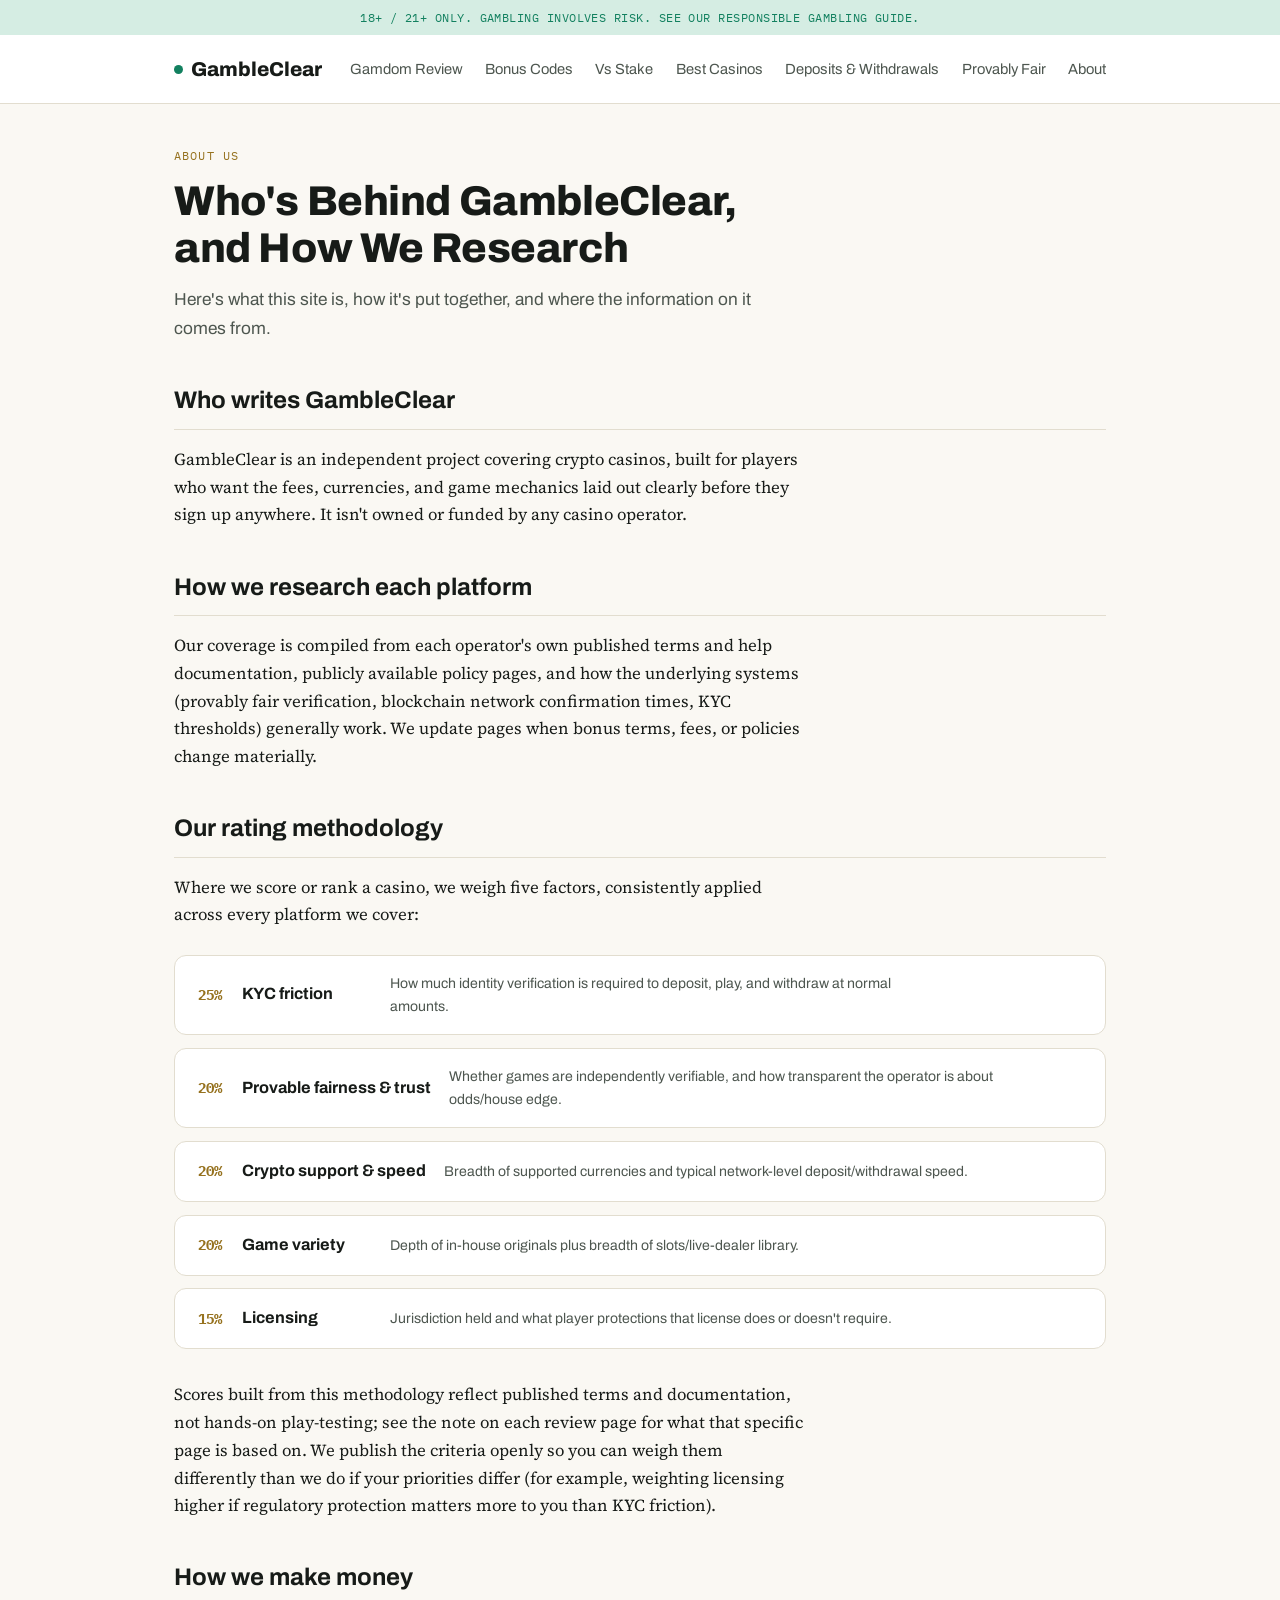
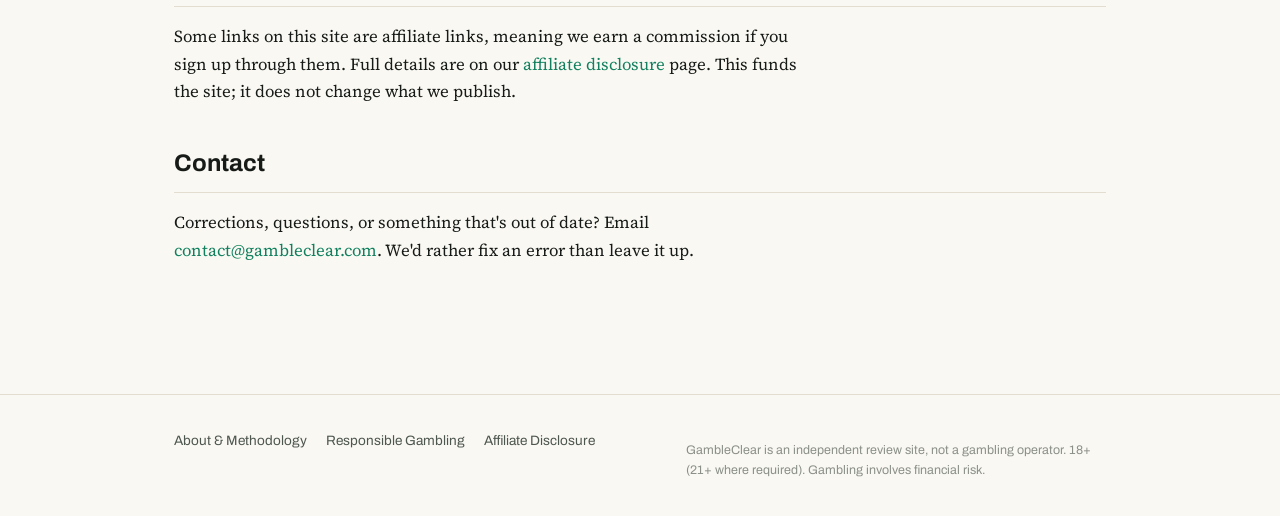
==== about.html @ 3ff26c3c "Add OG/social-share meta tags site-wide, new Gamdom vs Stake page, OG image" ====
<!doctype html>
<html lang="en">
<head>
<meta charset="utf-8">
<meta name="viewport" content="width=device-width, initial-scale=1">
<title>About GambleClear &amp; Our Research Process</title>
<meta name="description" content="Who runs GambleClear, why we cover crypto casinos, and exactly how we research each one before publishing.">
<link rel="canonical" href="https://gambleclear.com/about.html">
<meta name="robots" content="index,follow">
<meta property="og:type" content="website">
<meta property="og:site_name" content="GambleClear">
<meta property="og:url" content="https://gambleclear.com/about.html">
<meta property="og:title" content="About GambleClear &amp; Our Research Process">
<meta property="og:description" content="Who runs GambleClear, why we cover crypto casinos, and exactly how we research each one before publishing.">
<meta property="og:image" content="https://gambleclear.com/assets/og/gambleclear-og.png">
<meta property="og:image:width" content="1200">
<meta property="og:image:height" content="630">
<meta name="twitter:card" content="summary_large_image">
<meta name="twitter:title" content="About GambleClear &amp; Our Research Process">
<meta name="twitter:description" content="Who runs GambleClear, why we cover crypto casinos, and exactly how we research each one before publishing.">
<meta name="twitter:image" content="https://gambleclear.com/assets/og/gambleclear-og.png">

<link rel="stylesheet" href="assets/style.css">
<link rel="icon" href="assets/icons/favicon.ico" sizes="any">
<link rel="icon" type="image/png" sizes="32x32" href="assets/icons/icon-32.png">
<link rel="icon" type="image/png" sizes="16x16" href="assets/icons/icon-16.png">
<link rel="apple-touch-icon" sizes="180x180" href="assets/icons/icon-180.png">
<link rel="icon" type="image/png" sizes="192x192" href="assets/icons/icon-192.png">
</head>
<body>
<div class="age-strip">18+ / 21+ ONLY. GAMBLING INVOLVES RISK. SEE OUR <a href="responsible-gambling.html">RESPONSIBLE GAMBLING GUIDE</a>.</div>
<header class="site">
  <div class="bar">
    <a class="brand" href="index.html"><span class="dot"></span>GambleClear</a>
    <nav class="mainnav">
      <a href="gamdom-review.html">Gamdom Review</a>
      <a href="gamdom-bonus-codes.html">Bonus Codes</a>
      <a href="gamdom-vs-stake.html">Vs Stake</a>
      <a href="best-crypto-casinos.html">Best Casinos</a>
      <a href="crypto-deposit-withdrawal-guide.html">Deposits &amp; Withdrawals</a>
      <a href="provably-fair-explained.html">Provably Fair</a>
      <a href="about.html">About</a>
    </nav>
  </div>
</header>

<main>
  <div class="wrap">
    <span class="eyebrow">About Us</span>
    <h1>Who's Behind GambleClear, and How We Research</h1>
    <p class="dek">Here's what this site is, how it's put together, and where the information on it comes from.</p>

    <h2>Who writes GambleClear</h2>
    <p>GambleClear is an independent project covering crypto casinos, built for players who want the fees, currencies, and game mechanics laid out clearly before they sign up anywhere. It isn't owned or funded by any casino operator.</p>

    <h2>How we research each platform</h2>
    <p>Our coverage is compiled from each operator's own published terms and help documentation, publicly available policy pages, and how the underlying systems (provably fair verification, blockchain network confirmation times, KYC thresholds) generally work. We update pages when bonus terms, fees, or policies change materially.</p>

    <h2>Our rating methodology</h2>
    <p>Where we score or rank a casino, we weigh five factors, consistently applied across every platform we cover:</p>
    <div class="rank-list">
      <div class="rank-card">
        <span class="badge">25%</span>
        <div class="name-wrap"><span class="name">KYC friction</span></div>
        <p class="desc">How much identity verification is required to deposit, play, and withdraw at normal amounts.</p>
      </div>
      <div class="rank-card">
        <span class="badge">20%</span>
        <div class="name-wrap"><span class="name">Provable fairness &amp; trust</span></div>
        <p class="desc">Whether games are independently verifiable, and how transparent the operator is about odds/house edge.</p>
      </div>
      <div class="rank-card">
        <span class="badge">20%</span>
        <div class="name-wrap"><span class="name">Crypto support &amp; speed</span></div>
        <p class="desc">Breadth of supported currencies and typical network-level deposit/withdrawal speed.</p>
      </div>
      <div class="rank-card">
        <span class="badge">20%</span>
        <div class="name-wrap"><span class="name">Game variety</span></div>
        <p class="desc">Depth of in-house originals plus breadth of slots/live-dealer library.</p>
      </div>
      <div class="rank-card">
        <span class="badge">15%</span>
        <div class="name-wrap"><span class="name">Licensing</span></div>
        <p class="desc">Jurisdiction held and what player protections that license does or doesn't require.</p>
      </div>
    </div>
    <p>Scores built from this methodology reflect published terms and documentation, not hands-on play-testing; see the note on each review page for what that specific page is based on. We publish the criteria openly so you can weigh them differently than we do if your priorities differ (for example, weighting licensing higher if regulatory protection matters more to you than KYC friction).</p>

    <h2>How we make money</h2>
    <p>Some links on this site are affiliate links, meaning we earn a commission if you sign up through them. Full details are on our <a href="affiliate-disclosure.html">affiliate disclosure</a> page. This funds the site; it does not change what we publish.</p>

    <h2>Contact</h2>
    <p>Corrections, questions, or something that's out of date? Email <a href="mailto:contact@gambleclear.com">contact@gambleclear.com</a>. We'd rather fix an error than leave it up.</p>
  </div>
</main>

<footer class="site">
  <div class="wrap">
    <nav>
      <a href="about.html">About &amp; Methodology</a>
      <a href="responsible-gambling.html">Responsible Gambling</a>
      <a href="affiliate-disclosure.html">Affiliate Disclosure</a>
    </nav>
    <p>GambleClear is an independent review site, not a gambling operator. 18+ (21+ where required). Gambling involves financial risk.</p>
  </div>
</footer>
</body>
</html>
---- assets/style.css ----
/* GambleClear — shared site styles */
@import url('https://fonts.googleapis.com/css2?family=Archivo:wght@500;600;700;800&family=Source+Serif+4:opsz,wght@8..60,400;8..60,500;8..60,600&family=IBM+Plex+Mono:wght@400;500&display=swap');

:root{
  --bg:#0a0d0c;
  --bg-raised:#111614;
  --card:#141a17;
  --line:#233028;
  --ink:#eef2ef;
  --ink-dim:#a9b6ae;
  --ink-faint:#6d7a72;
  --teal:#2dd4a0;
  --teal-dim:#123e30;
  --gold:#d8ac52;
  --red:#e2665a;
  --sans:'Archivo',-apple-system,'Segoe UI',sans-serif;
  --serif:'Source Serif 4',Georgia,serif;
  --mono:'IBM Plex Mono','SF Mono',Consolas,monospace;
}
@media (prefers-color-scheme: light){
  :root:not([data-theme="dark"]){
    --bg:#faf8f3; --bg-raised:#ffffff; --card:#ffffff; --line:#e2ddcf;
    --ink:#171b18; --ink-dim:#4d564f; --ink-faint:#8a9088;
    --teal:#12805f; --teal-dim:#d5ede3; --gold:#96721f; --red:#a83526;
  }
}
:root[data-theme="light"]{
  --bg:#faf8f3; --bg-raised:#ffffff; --card:#ffffff; --line:#e2ddcf;
  --ink:#171b18; --ink-dim:#4d564f; --ink-faint:#8a9088;
  --teal:#12805f; --teal-dim:#d5ede3; --gold:#96721f; --red:#a83526;
}
:root[data-theme="dark"]{
  --bg:#0a0d0c; --bg-raised:#111614; --card:#141a17; --line:#233028;
  --ink:#eef2ef; --ink-dim:#a9b6ae; --ink-faint:#6d7a72;
  --teal:#2dd4a0; --teal-dim:#123e30; --gold:#d8ac52; --red:#e2665a;
}

*{box-sizing:border-box;}
html{scroll-behavior:smooth;}
body{
  margin:0; background:var(--bg); color:var(--ink); font-family:var(--sans);
  line-height:1.65; -webkit-font-smoothing:antialiased;
}
a{color:var(--teal); text-decoration:none;}
a:hover{text-decoration:underline;}
img{max-width:100%; display:block;}
.wrap{max-width:980px; margin:0 auto; padding:0 1.5rem;}

/* age gate strip */
.age-strip{
  background:var(--teal-dim); color:var(--teal); font-family:var(--mono);
  font-size:0.72rem; letter-spacing:0.04em; text-align:center; padding:0.5rem 1rem;
}

header.site{ border-bottom:1px solid var(--line); background:var(--bg-raised); }
header.site .bar{ display:flex; align-items:center; justify-content:space-between; padding:1.1rem 1.5rem; max-width:980px; margin:0 auto; }
.brand{ font-family:var(--sans); font-weight:800; font-size:1.25rem; color:var(--ink); display:flex; align-items:center; gap:0.5rem; }
.brand .dot{ width:9px; height:9px; border-radius:50%; background:var(--teal); display:inline-block; }
nav.mainnav{ display:flex; gap:1.4rem; font-size:0.92rem; }
nav.mainnav a{ color:var(--ink-dim); }
nav.mainnav a:hover{ color:var(--ink); text-decoration:none; }

main{ padding: 2.6rem 0 4rem 0; }

.eyebrow{ font-family:var(--mono); font-size:0.72rem; letter-spacing:0.1em; text-transform:uppercase; color:var(--gold); margin-bottom:0.8rem; display:block; }
h1{ font-family:var(--sans); font-weight:800; font-size:clamp(1.9rem,4vw,2.6rem); line-height:1.15; margin:0 0 0.8rem 0; text-wrap:balance; letter-spacing:-0.01em; }
h2{ font-family:var(--sans); font-weight:700; font-size:1.5rem; margin:2.4rem 0 1rem 0; padding-bottom:0.5rem; border-bottom:1px solid var(--line); }
h3{ font-family:var(--sans); font-weight:600; font-size:1.1rem; margin:1.6rem 0 0.6rem 0; }
p{ font-family:var(--serif); font-size:1.05rem; color:var(--ink); max-width:70ch; margin:0 0 1.1rem 0; }
p.dek{ font-family:var(--sans); color:var(--ink-dim); font-size:1.08rem; max-width:60ch; }
.byline{ font-family:var(--mono); font-size:0.78rem; color:var(--ink-faint); margin-bottom:1.6rem; }

.callout{ border-left:3px solid var(--teal); background:var(--card); padding:1rem 1.2rem; border-radius:0 8px 8px 0; margin:1.6rem 0; }
.callout p{ margin:0; font-family:var(--sans); font-size:0.95rem; color:var(--ink-dim); }
.callout .lbl{ font-family:var(--mono); font-size:0.7rem; text-transform:uppercase; letter-spacing:0.08em; color:var(--ink); display:block; margin-bottom:0.4rem; }
.callout.todo{ border-left-color:var(--gold); }
.callout.warn{ border-left-color:var(--red); }

.table-wrap{ overflow-x:auto; border:1px solid var(--line); border-radius:10px; margin:1.6rem 0; }
table{ width:100%; border-collapse:collapse; font-size:0.92rem; }
th,td{ padding:0.75rem 0.95rem; text-align:left; border-bottom:1px solid var(--line); }
thead th{ font-family:var(--mono); font-size:0.68rem; letter-spacing:0.06em; text-transform:uppercase; color:var(--ink-faint); background:var(--bg-raised); }
tbody tr:last-child td{ border-bottom:none; }
td.num{ font-family:var(--mono); font-variant-numeric:tabular-nums; }
td.pick{ color:var(--teal); font-weight:600; }
.stars{ color:var(--gold); font-family:var(--mono); }

.cta{
  display:inline-block; background:var(--teal); color:#06231a; font-family:var(--sans);
  font-weight:700; padding:0.8rem 1.5rem; border-radius:8px; margin:0.6rem 0 1.4rem 0;
}
.cta:hover{ text-decoration:none; filter:brightness(1.08); }
.cta-row{ display:flex; gap:0.8rem; flex-wrap:wrap; align-items:center; margin:1.2rem 0; }
.disclosure-note{ font-family:var(--mono); font-size:0.74rem; color:var(--ink-faint); }

.card-grid{ display:grid; grid-template-columns:repeat(auto-fill,minmax(210px,1fr)); gap:1rem; margin:1.6rem 0; }
.pickcard{ background:var(--card); border:1px solid var(--line); border-radius:10px; padding:1.1rem; }
.pickcard h4{ margin:0 0 0.3rem 0; font-family:var(--sans); }
.pickcard .rank{ font-family:var(--mono); color:var(--gold); font-size:0.75rem; }
.pickcard p{ font-family:var(--sans); font-size:0.86rem; color:var(--ink-dim); margin:0.5rem 0; }

.proscons{ display:grid; grid-template-columns:repeat(auto-fit,minmax(220px,1fr)); gap:1rem; margin:0.8rem 0 1.6rem 0; }
.proscons ul{ margin:0; padding-left:1.1rem; font-family:var(--sans); font-size:0.9rem; color:var(--ink-dim); }
.proscons li{ margin-bottom:0.35rem; }
.proscons .pros{ border-left:3px solid var(--teal); padding-left:0.9rem; }
.proscons .cons{ border-left:3px solid var(--red); padding-left:0.9rem; }
.proscons h4{ margin:0 0 0.5rem 0; font-family:var(--mono); font-size:0.72rem; text-transform:uppercase; letter-spacing:0.06em; }
.proscons .pros h4{ color:var(--teal); }
.proscons .cons h4{ color:var(--red); }

.faq{ border:1px solid var(--line); border-radius:8px; margin-bottom:0.7rem; overflow:hidden; background:var(--card); }
.faq summary{ font-family:var(--sans); font-weight:600; font-size:0.98rem; padding:0.9rem 1.1rem; cursor:pointer; list-style:none; display:flex; justify-content:space-between; align-items:center; }
.faq summary::-webkit-details-marker{ display:none; }
.faq summary::after{ content:"+"; font-family:var(--mono); color:var(--teal); font-size:1.1rem; }
.faq[open] summary::after{ content:"–"; }
.faq p{ padding:0 1.1rem 1rem 1.1rem; margin:0; font-size:0.95rem; }

.offer-box{
  display:flex; align-items:center; gap:1.4rem; flex-wrap:wrap;
  background:linear-gradient(135deg, var(--teal-dim), var(--card));
  border:1px solid var(--accent-dim, var(--teal)); border-radius:12px;
  padding:1.2rem 1.5rem; margin:1.4rem 0 1.6rem 0;
}
.offer-box .num{ font-family:var(--mono); font-weight:700; font-size:2.4rem; color:var(--teal); line-height:1; }
.offer-box .num sup{ font-size:1.1rem; }
.offer-box .copy{ flex:1; min-width:200px; }
.offer-box .copy strong{ display:block; font-family:var(--sans); font-size:1.05rem; color:var(--ink); margin-bottom:0.2rem; }
.offer-box .copy span{ font-family:var(--sans); font-size:0.88rem; color:var(--ink-dim); }
.offer-box .cta{ margin:0; white-space:nowrap; }

.spec-grid{ display:grid; grid-template-columns:repeat(auto-fill,minmax(240px,1fr)); gap:0.9rem; margin:1.6rem 0; }
.spec-item{ background:var(--card); border:1px solid var(--line); border-radius:10px; padding:0.9rem 1.1rem; }
.spec-item .k{ font-family:var(--mono); font-size:0.68rem; text-transform:uppercase; letter-spacing:0.06em; color:var(--ink-faint); display:block; margin-bottom:0.35rem; }
.spec-item .v{ font-family:var(--sans); font-size:0.92rem; color:var(--ink); line-height:1.5; }

.rank-list{ display:flex; flex-direction:column; gap:0.8rem; margin:1.6rem 0 2rem 0; }
.rank-card{ display:flex; align-items:center; gap:1.1rem; background:var(--card); border:1px solid var(--line); border-radius:12px; padding:1rem 1.3rem; flex-wrap:wrap; }
.rank-card.pick{ border-color:var(--teal); background:linear-gradient(135deg, var(--teal-dim), var(--card)); }
.rank-card .badge{ font-family:var(--mono); font-weight:700; font-size:0.85rem; color:var(--gold); min-width:1.8rem; text-align:center; flex-shrink:0; }
.rank-card.pick .badge{ color:var(--teal); }
.rank-card .name-wrap{ display:flex; flex-direction:column; min-width:130px; gap:0.2rem; }
.rank-card .name-wrap .name{ font-family:var(--sans); font-weight:700; font-size:1.02rem; display:flex; align-items:center; gap:0.4rem; }
.rank-card .name-wrap .stars{ font-size:0.76rem; }
.rank-card .desc{ flex:1 1 260px; font-family:var(--sans); font-size:0.88rem; color:var(--ink-dim); margin:0; }
.rank-card .actions{ display:flex; align-items:center; gap:0.9rem; flex-shrink:0; margin-left:auto; }
.rank-card .actions .cta{ margin:0; padding:0.55rem 1.1rem; font-size:0.85rem; white-space:nowrap; }
.rank-card .actions .secondary{ font-family:var(--mono); font-size:0.76rem; color:var(--ink-faint); white-space:nowrap; }
@media (max-width:640px){
  .rank-card{ flex-direction:column; align-items:flex-start; }
  .rank-card .actions{ margin-left:0; width:100%; justify-content:space-between; }
}

.banner-ad{ display:inline-block; border-radius:12px; overflow:hidden; box-shadow:0 6px 20px rgba(0,0,0,0.25); margin:0.4rem 0; }
.banner-ad img{ display:block; width:180px; height:180px; }
.banner-row{ display:flex; gap:1.2rem; align-items:center; flex-wrap:wrap; margin:1.4rem 0; }

footer.site{ border-top:1px solid var(--line); margin-top:3rem; }
footer.site .wrap{ padding:2.2rem 1.5rem; display:flex; flex-wrap:wrap; gap:1.6rem; justify-content:space-between; }
footer.site nav{ display:flex; gap:1.2rem; flex-wrap:wrap; font-size:0.85rem; }
footer.site nav a{ color:var(--ink-dim); }
footer.site p{ font-family:var(--sans); font-size:0.78rem; color:var(--ink-faint); max-width:60ch; margin:0.6rem 0 0; }

@media (max-width:640px){
  header.site .bar{ flex-direction:column; gap:0.8rem; align-items:flex-start; }
  nav.mainnav{ flex-wrap:wrap; gap:0.9rem; }
}
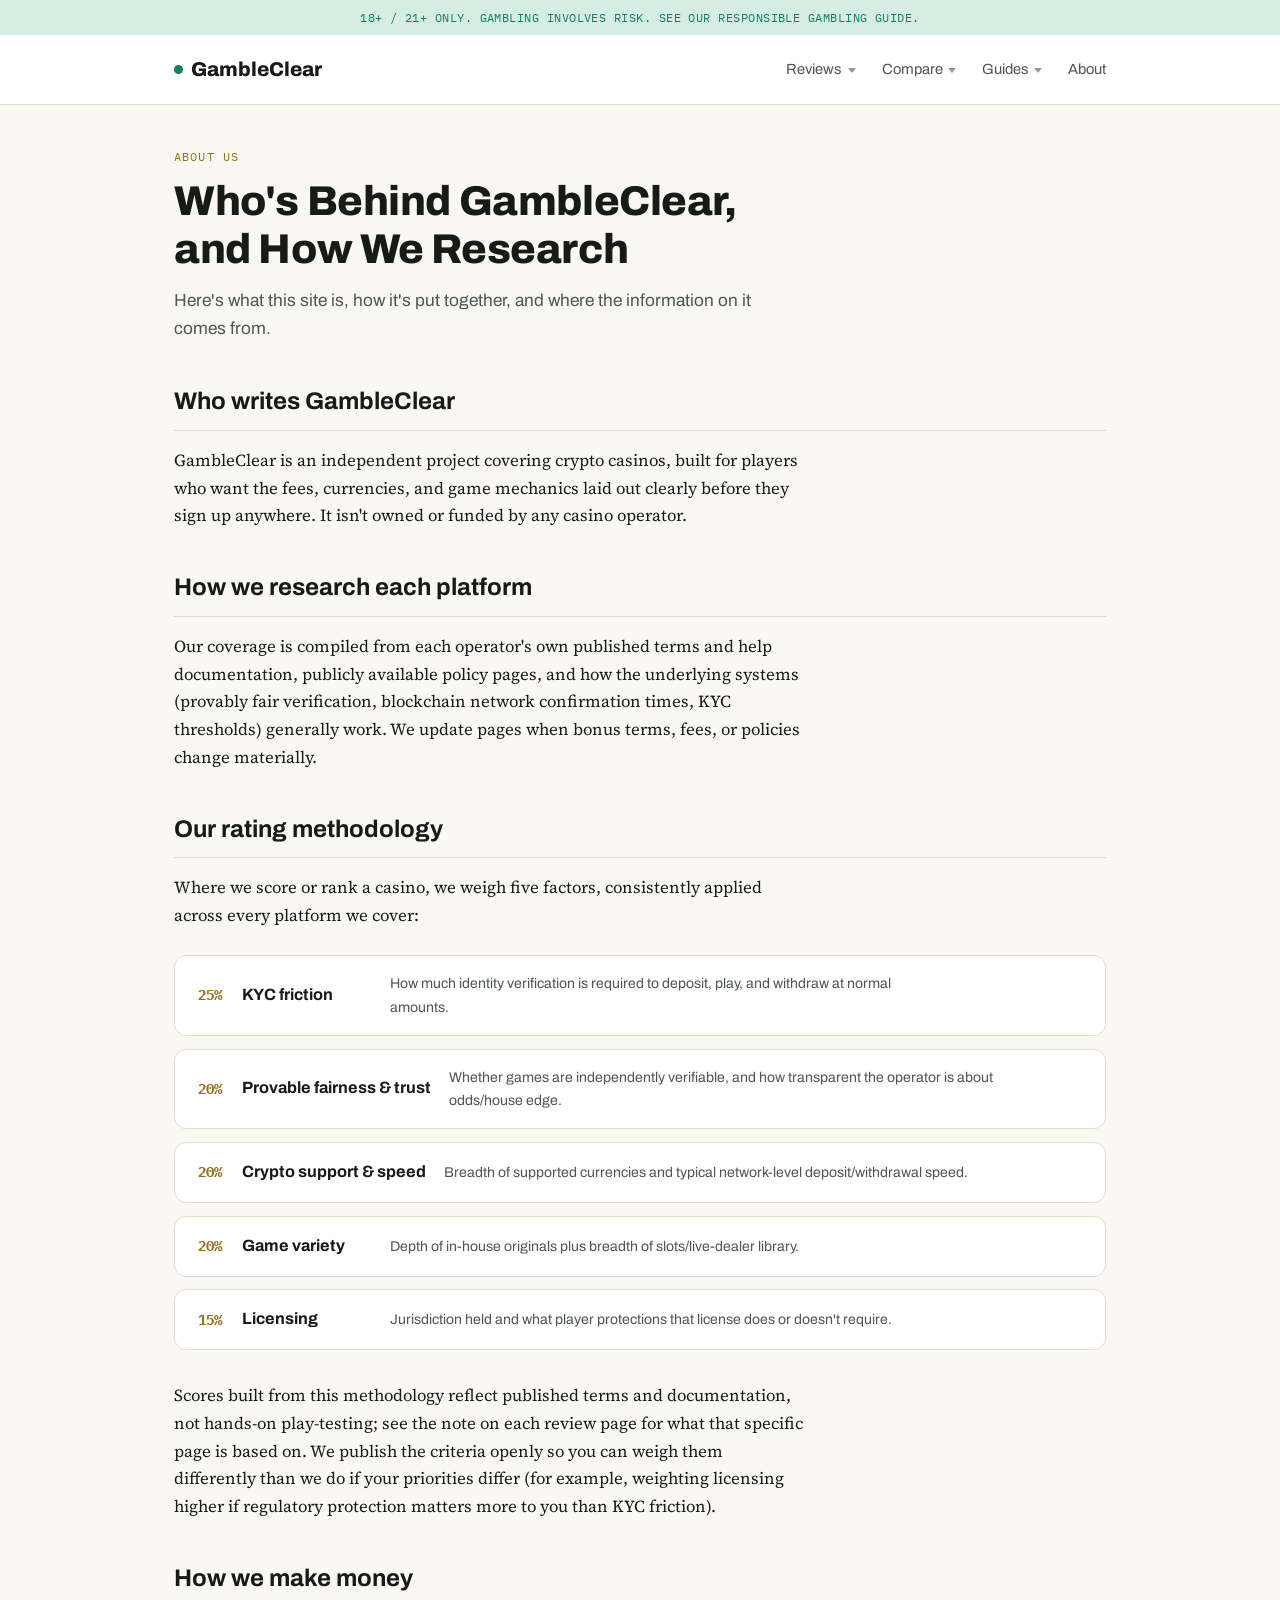
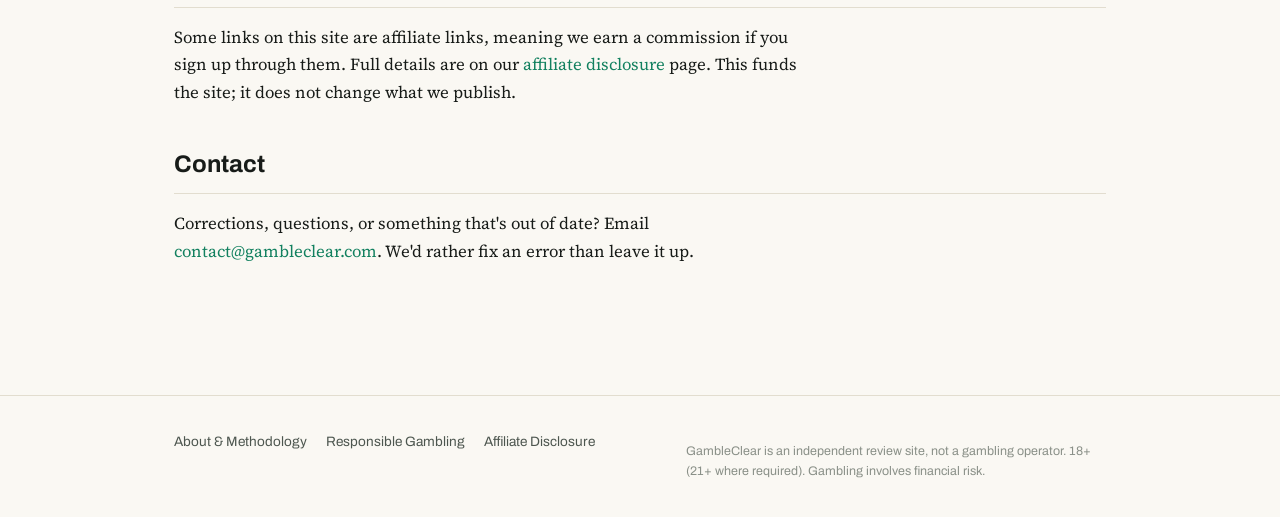
==== commit c3b2c94f: "Redesign header nav: grouped dropdowns (Reviews/Compare/Guides/About) + mobile hamburger menu, inspi" ====
--- a/about.html
+++ b/about.html
@@ -32,15 +32,33 @@
 <header class="site">
   <div class="bar">
     <a class="brand" href="index.html"><span class="dot"></span>GambleClear</a>
-    <nav class="mainnav">
-      <a href="gamdom-review.html">Gamdom Review</a>
-      <a href="gamdom-bonus-codes.html">Bonus Codes</a>
-      <a href="gamdom-vs-stake.html">Vs Stake</a>
-      <a href="best-crypto-casinos.html">Best Casinos</a>
-      <a href="crypto-deposit-withdrawal-guide.html">Deposits &amp; Withdrawals</a>
-      <a href="provably-fair-explained.html">Provably Fair</a>
+    <nav class="mainnav" id="mainnav">
+      <div class="navgroup">
+        <button type="button" class="navgroup-btn">Reviews</button>
+        <div class="navgroup-panel">
+          <a href="gamdom-review.html">Gamdom Review</a>
+          <a href="gamdom-bonus-codes.html">Bonus Codes</a>
+        </div>
+      </div>
+      <div class="navgroup">
+        <button type="button" class="navgroup-btn">Compare</button>
+        <div class="navgroup-panel">
+          <a href="best-crypto-casinos.html">Best Casinos</a>
+          <a href="gamdom-vs-stake.html">Gamdom vs Stake</a>
+        </div>
+      </div>
+      <div class="navgroup">
+        <button type="button" class="navgroup-btn">Guides</button>
+        <div class="navgroup-panel">
+          <a href="crypto-deposit-withdrawal-guide.html">Deposits &amp; Withdrawals</a>
+          <a href="provably-fair-explained.html">Provably Fair</a>
+        </div>
+      </div>
       <a href="about.html">About</a>
     </nav>
+    <button type="button" class="nav-toggle" id="navToggle" aria-expanded="false" aria-controls="mainnav" aria-label="Menu">
+      <span></span><span></span><span></span>
+    </button>
   </div>
 </header>
 
@@ -105,5 +123,6 @@
     <p>GambleClear is an independent review site, not a gambling operator. 18+ (21+ where required). Gambling involves financial risk.</p>
   </div>
 </footer>
+<script src="assets/nav.js"></script>
 </body>
 </html>
--- a/assets/style.css
+++ b/assets/style.css
@@ -52,13 +52,32 @@
   font-size:0.72rem; letter-spacing:0.04em; text-align:center; padding:0.5rem 1rem;
 }
 
-header.site{ border-bottom:1px solid var(--line); background:var(--bg-raised); }
-header.site .bar{ display:flex; align-items:center; justify-content:space-between; padding:1.1rem 1.5rem; max-width:980px; margin:0 auto; }
+header.site{ border-bottom:1px solid var(--line); background:var(--bg-raised); position:relative; }
+header.site .bar{ display:flex; align-items:center; justify-content:space-between; padding:1.1rem 1.5rem; max-width:980px; margin:0 auto; position:relative; }
 .brand{ font-family:var(--sans); font-weight:800; font-size:1.25rem; color:var(--ink); display:flex; align-items:center; gap:0.5rem; }
 .brand .dot{ width:9px; height:9px; border-radius:50%; background:var(--teal); display:inline-block; }
-nav.mainnav{ display:flex; gap:1.4rem; font-size:0.92rem; }
-nav.mainnav a{ color:var(--ink-dim); }
-nav.mainnav a:hover{ color:var(--ink); text-decoration:none; }
+
+nav.mainnav{ display:flex; align-items:center; gap:1.6rem; font-size:0.92rem; }
+nav.mainnav > a{ color:var(--ink-dim); }
+nav.mainnav > a:hover{ color:var(--ink); text-decoration:none; }
+
+.navgroup{ position:relative; }
+.navgroup-btn{ font:inherit; font-family:var(--sans); background:none; border:0; color:var(--ink-dim); cursor:pointer; display:flex; align-items:center; gap:0.35rem; padding:0.3rem 0; }
+.navgroup-btn:hover{ color:var(--ink); }
+.navgroup-btn::after{ content:''; width:0; height:0; border-left:4px solid transparent; border-right:4px solid transparent; border-top:5px solid currentColor; opacity:0.6; margin-top:2px; }
+.navgroup-panel{
+  position:absolute; top:calc(100% + 0.7rem); left:50%; transform:translate(-50%,4px);
+  background:var(--bg-raised); border:1px solid var(--line); border-radius:10px; padding:0.4rem;
+  min-width:210px; display:flex; flex-direction:column; box-shadow:0 14px 30px rgba(0,0,0,0.35);
+  opacity:0; visibility:hidden; transition:opacity .15s ease, transform .15s ease; z-index:60;
+}
+.navgroup-panel a{ padding:0.55rem 0.7rem; border-radius:6px; color:var(--ink-dim); font-size:0.9rem; }
+.navgroup-panel a:hover{ background:var(--teal-dim); color:var(--teal); text-decoration:none; }
+.navgroup:hover .navgroup-panel,
+.navgroup.open .navgroup-panel{ opacity:1; visibility:visible; transform:translate(-50%,0); }
+
+.nav-toggle{ display:none; flex-direction:column; justify-content:center; gap:5px; width:36px; height:36px; background:none; border:0; cursor:pointer; padding:0; flex-shrink:0; }
+.nav-toggle span{ display:block; width:22px; height:2px; background:var(--ink); border-radius:2px; }
 
 main{ padding: 2.6rem 0 4rem 0; }
 
@@ -160,7 +179,25 @@
 footer.site nav a{ color:var(--ink-dim); }
 footer.site p{ font-family:var(--sans); font-size:0.78rem; color:var(--ink-faint); max-width:60ch; margin:0.6rem 0 0; }
 
+@media (max-width:760px){
+  .nav-toggle{ display:flex; }
+  nav.mainnav{
+    display:none; position:absolute; top:100%; left:0; right:0;
+    flex-direction:column; align-items:stretch; gap:0.2rem;
+    background:var(--bg-raised); border-bottom:1px solid var(--line);
+    padding:0.6rem 1.5rem 1.2rem; box-shadow:0 14px 28px rgba(0,0,0,0.35);
+  }
+  nav.mainnav.open{ display:flex; }
+  nav.mainnav > a{ padding:0.7rem 0; border-bottom:1px solid var(--line); }
+  .navgroup-btn{ width:100%; justify-content:space-between; padding:0.7rem 0; border-bottom:1px solid var(--line); }
+  .navgroup-btn::after{ margin-top:0; }
+  .navgroup-panel{
+    position:static; transform:none; opacity:1; visibility:visible; box-shadow:none; border:0;
+    padding:0.2rem 0 0.2rem 0.8rem; display:none; min-width:0;
+  }
+  .navgroup.open .navgroup-panel{ display:flex; transform:none; }
+}
+
 @media (max-width:640px){
-  header.site .bar{ flex-direction:column; gap:0.8rem; align-items:flex-start; }
-  nav.mainnav{ flex-wrap:wrap; gap:0.9rem; }
-}
+  header.site .bar{ padding:1rem 1.5rem; }
+}
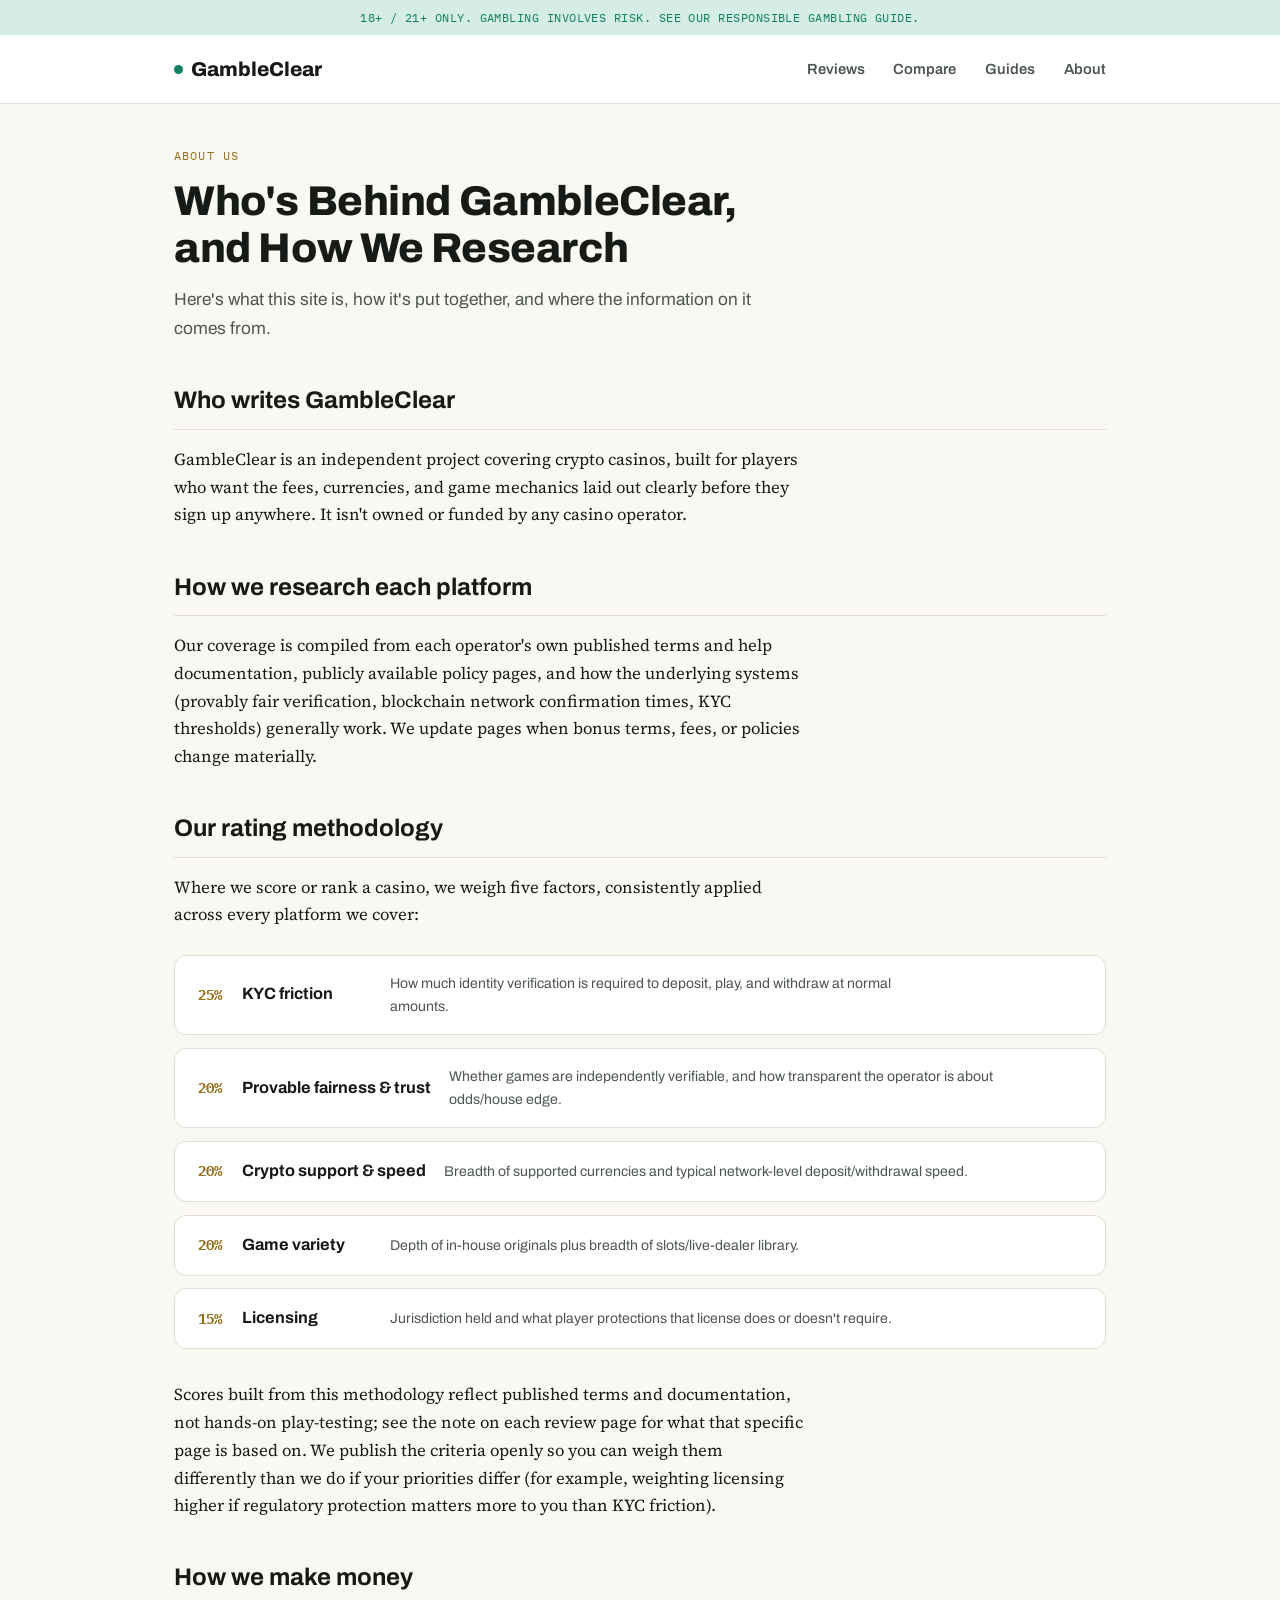
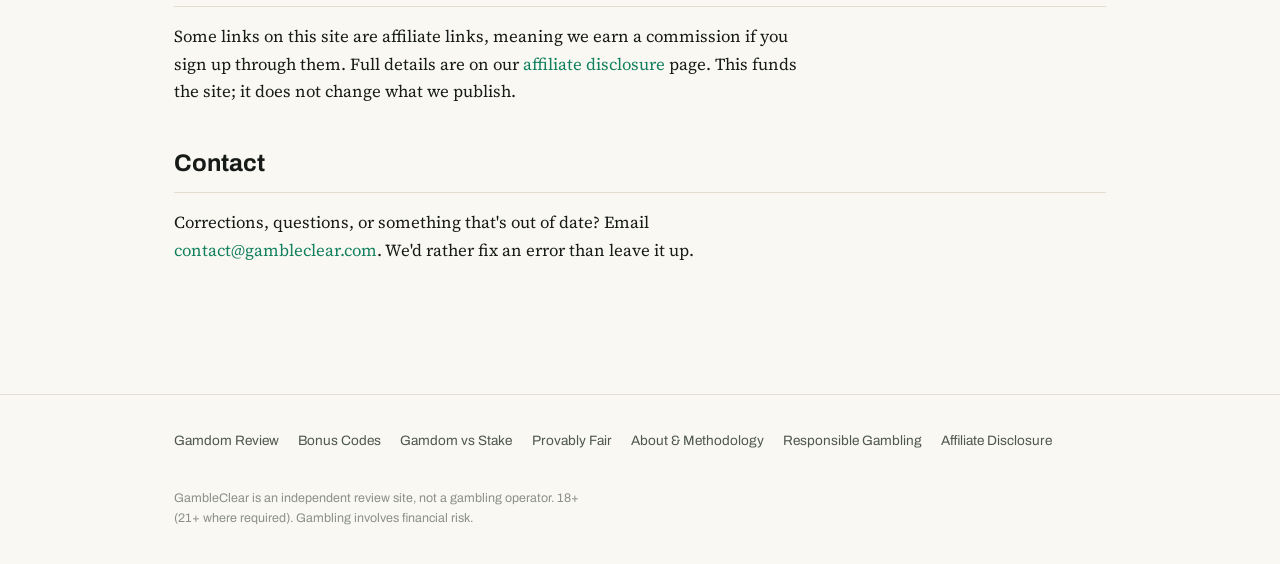
==== commit bcdf738c: "Rebuild nav webopedia-style: flat top-level links instead of hover dropdowns (eliminates dead-zone b" ====
--- a/about.html
+++ b/about.html
@@ -20,7 +20,7 @@
 <meta name="twitter:description" content="Who runs GambleClear, why we cover crypto casinos, and exactly how we research each one before publishing.">
 <meta name="twitter:image" content="https://gambleclear.com/assets/og/gambleclear-og.png">
 
-<link rel="stylesheet" href="assets/style.css">
+<link rel="stylesheet" href="assets/style.css?v=2">
 <link rel="icon" href="assets/icons/favicon.ico" sizes="any">
 <link rel="icon" type="image/png" sizes="32x32" href="assets/icons/icon-32.png">
 <link rel="icon" type="image/png" sizes="16x16" href="assets/icons/icon-16.png">
@@ -33,27 +33,9 @@
   <div class="bar">
     <a class="brand" href="index.html"><span class="dot"></span>GambleClear</a>
     <nav class="mainnav" id="mainnav">
-      <div class="navgroup">
-        <button type="button" class="navgroup-btn">Reviews</button>
-        <div class="navgroup-panel">
-          <a href="gamdom-review.html">Gamdom Review</a>
-          <a href="gamdom-bonus-codes.html">Bonus Codes</a>
-        </div>
-      </div>
-      <div class="navgroup">
-        <button type="button" class="navgroup-btn">Compare</button>
-        <div class="navgroup-panel">
-          <a href="best-crypto-casinos.html">Best Casinos</a>
-          <a href="gamdom-vs-stake.html">Gamdom vs Stake</a>
-        </div>
-      </div>
-      <div class="navgroup">
-        <button type="button" class="navgroup-btn">Guides</button>
-        <div class="navgroup-panel">
-          <a href="crypto-deposit-withdrawal-guide.html">Deposits &amp; Withdrawals</a>
-          <a href="provably-fair-explained.html">Provably Fair</a>
-        </div>
-      </div>
+      <a href="gamdom-review.html">Reviews</a>
+      <a href="best-crypto-casinos.html">Compare</a>
+      <a href="crypto-deposit-withdrawal-guide.html">Guides</a>
       <a href="about.html">About</a>
     </nav>
     <button type="button" class="nav-toggle" id="navToggle" aria-expanded="false" aria-controls="mainnav" aria-label="Menu">
@@ -116,6 +98,10 @@
 <footer class="site">
   <div class="wrap">
     <nav>
+      <a href="gamdom-review.html">Gamdom Review</a>
+      <a href="gamdom-bonus-codes.html">Bonus Codes</a>
+      <a href="gamdom-vs-stake.html">Gamdom vs Stake</a>
+      <a href="provably-fair-explained.html">Provably Fair</a>
       <a href="about.html">About &amp; Methodology</a>
       <a href="responsible-gambling.html">Responsible Gambling</a>
       <a href="affiliate-disclosure.html">Affiliate Disclosure</a>
@@ -123,6 +109,6 @@
     <p>GambleClear is an independent review site, not a gambling operator. 18+ (21+ where required). Gambling involves financial risk.</p>
   </div>
 </footer>
-<script src="assets/nav.js"></script>
+<script src="assets/nav.js?v=2"></script>
 </body>
 </html>
--- a/assets/style.css
+++ b/assets/style.css
@@ -57,24 +57,9 @@
 .brand{ font-family:var(--sans); font-weight:800; font-size:1.25rem; color:var(--ink); display:flex; align-items:center; gap:0.5rem; }
 .brand .dot{ width:9px; height:9px; border-radius:50%; background:var(--teal); display:inline-block; }
 
-nav.mainnav{ display:flex; align-items:center; gap:1.6rem; font-size:0.92rem; }
-nav.mainnav > a{ color:var(--ink-dim); }
-nav.mainnav > a:hover{ color:var(--ink); text-decoration:none; }
-
-.navgroup{ position:relative; }
-.navgroup-btn{ font:inherit; font-family:var(--sans); background:none; border:0; color:var(--ink-dim); cursor:pointer; display:flex; align-items:center; gap:0.35rem; padding:0.3rem 0; }
-.navgroup-btn:hover{ color:var(--ink); }
-.navgroup-btn::after{ content:''; width:0; height:0; border-left:4px solid transparent; border-right:4px solid transparent; border-top:5px solid currentColor; opacity:0.6; margin-top:2px; }
-.navgroup-panel{
-  position:absolute; top:calc(100% + 0.7rem); left:50%; transform:translate(-50%,4px);
-  background:var(--bg-raised); border:1px solid var(--line); border-radius:10px; padding:0.4rem;
-  min-width:210px; display:flex; flex-direction:column; box-shadow:0 14px 30px rgba(0,0,0,0.35);
-  opacity:0; visibility:hidden; transition:opacity .15s ease, transform .15s ease; z-index:60;
-}
-.navgroup-panel a{ padding:0.55rem 0.7rem; border-radius:6px; color:var(--ink-dim); font-size:0.9rem; }
-.navgroup-panel a:hover{ background:var(--teal-dim); color:var(--teal); text-decoration:none; }
-.navgroup:hover .navgroup-panel,
-.navgroup.open .navgroup-panel{ opacity:1; visibility:visible; transform:translate(-50%,0); }
+nav.mainnav{ display:flex; align-items:center; gap:1.8rem; font-size:0.92rem; }
+nav.mainnav a{ color:var(--ink-dim); font-weight:600; }
+nav.mainnav a:hover{ color:var(--ink); text-decoration:none; }
 
 .nav-toggle{ display:none; flex-direction:column; justify-content:center; gap:5px; width:36px; height:36px; background:none; border:0; cursor:pointer; padding:0; flex-shrink:0; }
 .nav-toggle span{ display:block; width:22px; height:2px; background:var(--ink); border-radius:2px; }
@@ -188,14 +173,7 @@
     padding:0.6rem 1.5rem 1.2rem; box-shadow:0 14px 28px rgba(0,0,0,0.35);
   }
   nav.mainnav.open{ display:flex; }
-  nav.mainnav > a{ padding:0.7rem 0; border-bottom:1px solid var(--line); }
-  .navgroup-btn{ width:100%; justify-content:space-between; padding:0.7rem 0; border-bottom:1px solid var(--line); }
-  .navgroup-btn::after{ margin-top:0; }
-  .navgroup-panel{
-    position:static; transform:none; opacity:1; visibility:visible; box-shadow:none; border:0;
-    padding:0.2rem 0 0.2rem 0.8rem; display:none; min-width:0;
-  }
-  .navgroup.open .navgroup-panel{ display:flex; transform:none; }
+  nav.mainnav a{ padding:0.7rem 0; border-bottom:1px solid var(--line); }
 }
 
 @media (max-width:640px){
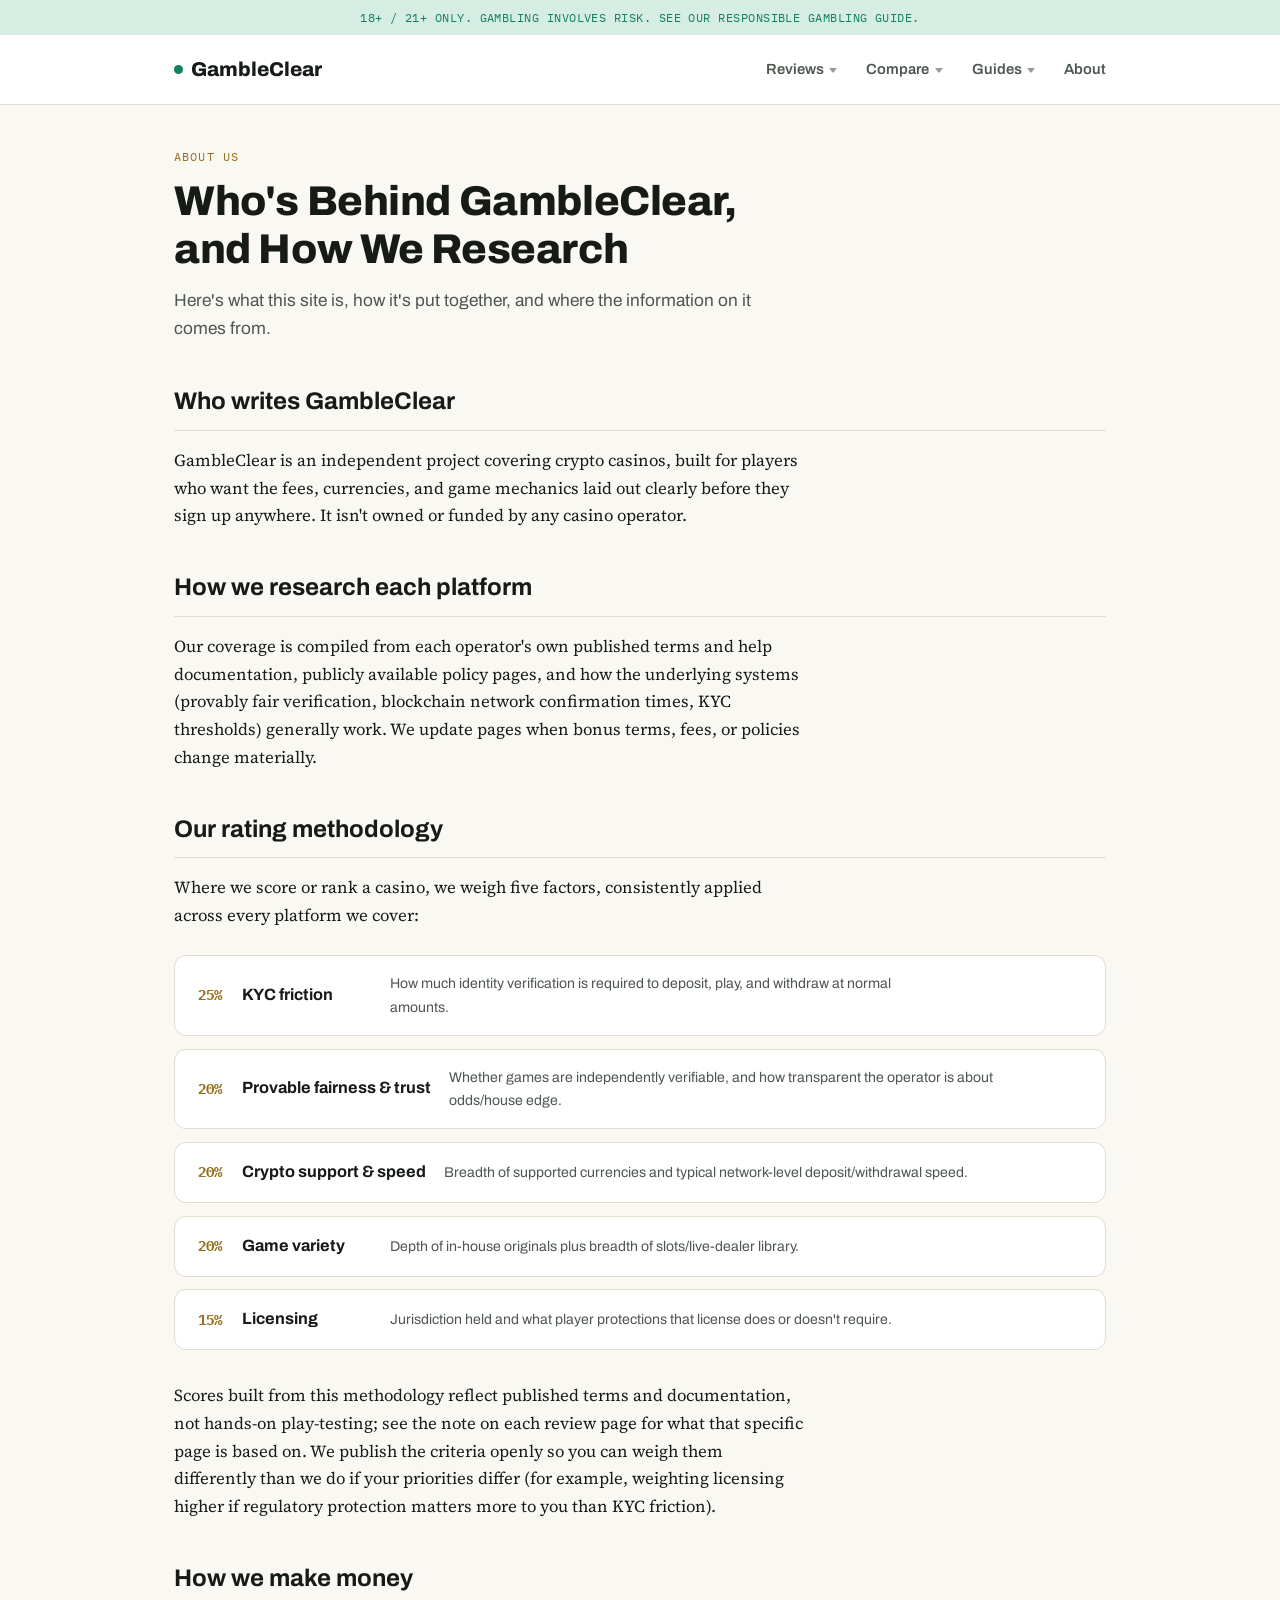
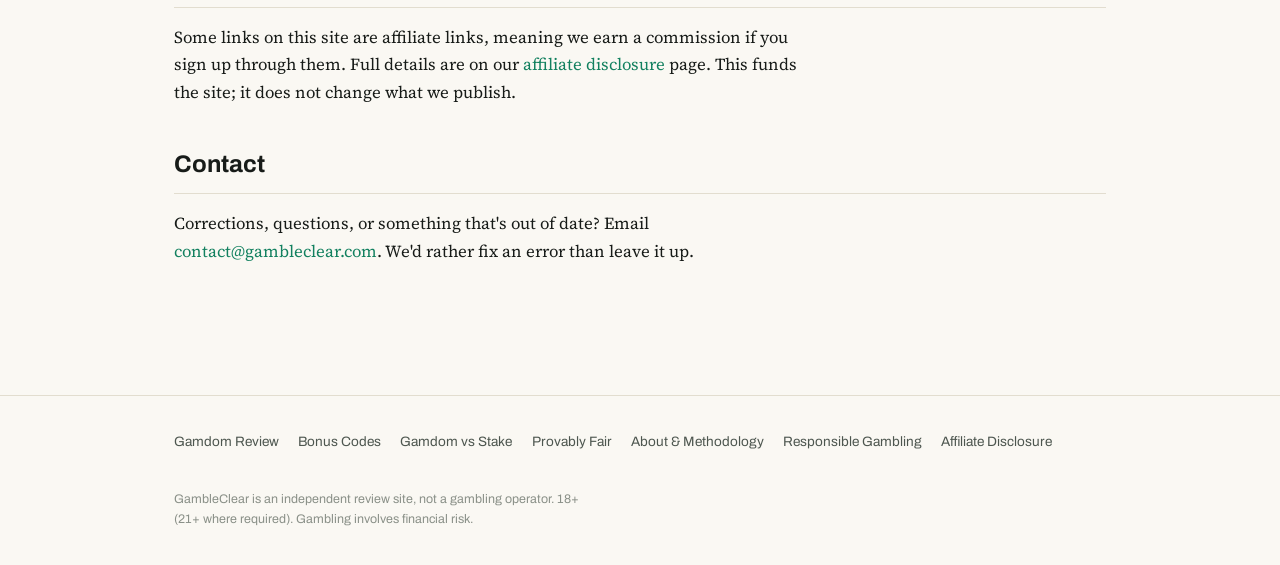
==== commit 3c59fd71: "Rebuild nav as click-triggered dropdowns (Webopedia mega-menu style): Reviews/Compare/Guides open a " ====
--- a/about.html
+++ b/about.html
@@ -20,7 +20,7 @@
 <meta name="twitter:description" content="Who runs GambleClear, why we cover crypto casinos, and exactly how we research each one before publishing.">
 <meta name="twitter:image" content="https://gambleclear.com/assets/og/gambleclear-og.png">
 
-<link rel="stylesheet" href="assets/style.css?v=2">
+<link rel="stylesheet" href="assets/style.css?v=3">
 <link rel="icon" href="assets/icons/favicon.ico" sizes="any">
 <link rel="icon" type="image/png" sizes="32x32" href="assets/icons/icon-32.png">
 <link rel="icon" type="image/png" sizes="16x16" href="assets/icons/icon-16.png">
@@ -33,9 +33,36 @@
   <div class="bar">
     <a class="brand" href="index.html"><span class="dot"></span>GambleClear</a>
     <nav class="mainnav" id="mainnav">
-      <a href="gamdom-review.html">Reviews</a>
-      <a href="best-crypto-casinos.html">Compare</a>
-      <a href="crypto-deposit-withdrawal-guide.html">Guides</a>
+      <div class="navgroup">
+        <button type="button" class="navgroup-btn" aria-expanded="false">Reviews</button>
+        <div class="navgroup-panel">
+          <div class="navgroup-panel-inner">
+            <span class="navgroup-title">Reviews</span>
+            <a href="gamdom-review.html">Gamdom Review</a>
+            <a href="gamdom-bonus-codes.html">Bonus Codes</a>
+          </div>
+        </div>
+      </div>
+      <div class="navgroup">
+        <button type="button" class="navgroup-btn" aria-expanded="false">Compare</button>
+        <div class="navgroup-panel">
+          <div class="navgroup-panel-inner">
+            <span class="navgroup-title">Compare</span>
+            <a href="best-crypto-casinos.html">Best Casinos</a>
+            <a href="gamdom-vs-stake.html">Gamdom vs Stake</a>
+          </div>
+        </div>
+      </div>
+      <div class="navgroup">
+        <button type="button" class="navgroup-btn" aria-expanded="false">Guides</button>
+        <div class="navgroup-panel">
+          <div class="navgroup-panel-inner">
+            <span class="navgroup-title">Guides</span>
+            <a href="crypto-deposit-withdrawal-guide.html">Deposits &amp; Withdrawals</a>
+            <a href="provably-fair-explained.html">Provably Fair</a>
+          </div>
+        </div>
+      </div>
       <a href="about.html">About</a>
     </nav>
     <button type="button" class="nav-toggle" id="navToggle" aria-expanded="false" aria-controls="mainnav" aria-label="Menu">
@@ -109,6 +136,6 @@
     <p>GambleClear is an independent review site, not a gambling operator. 18+ (21+ where required). Gambling involves financial risk.</p>
   </div>
 </footer>
-<script src="assets/nav.js?v=2"></script>
+<script src="assets/nav.js?v=3"></script>
 </body>
 </html>
--- a/assets/style.css
+++ b/assets/style.css
@@ -58,8 +58,30 @@
 .brand .dot{ width:9px; height:9px; border-radius:50%; background:var(--teal); display:inline-block; }
 
 nav.mainnav{ display:flex; align-items:center; gap:1.8rem; font-size:0.92rem; }
-nav.mainnav a{ color:var(--ink-dim); font-weight:600; }
-nav.mainnav a:hover{ color:var(--ink); text-decoration:none; }
+nav.mainnav > a{ color:var(--ink-dim); font-weight:600; }
+nav.mainnav > a:hover{ color:var(--ink); text-decoration:none; }
+
+/* Dropdown groups — click to open (not hover), matching Webopedia's nav pattern.
+   Click-only avoids the whole class of dead-zone/hover bugs entirely. */
+.navgroup{ position:relative; }
+.navgroup-btn{ font:inherit; font-family:var(--sans); font-weight:600; background:none; border:0; color:var(--ink-dim); cursor:pointer; display:flex; align-items:center; gap:0.35rem; padding:0.3rem 0; }
+.navgroup-btn:hover{ color:var(--ink); }
+.navgroup-btn::after{ content:''; width:0; height:0; border-left:4px solid transparent; border-right:4px solid transparent; border-top:5px solid currentColor; opacity:0.6; margin-top:2px; transition:transform .15s ease; }
+.navgroup-btn[aria-expanded="true"]{ color:var(--teal); }
+.navgroup-btn[aria-expanded="true"]::after{ transform:rotate(180deg); }
+
+.navgroup-panel{
+  position:absolute; top:calc(100% + 0.6rem); left:50%; transform:translateX(-50%);
+  z-index:60; display:none;
+}
+.navgroup.open .navgroup-panel{ display:block; }
+.navgroup-panel-inner{
+  background:var(--bg-raised); border:1px solid var(--line); border-radius:10px; padding:0.6rem;
+  min-width:220px; display:flex; flex-direction:column; box-shadow:0 16px 34px rgba(0,0,0,0.4);
+}
+.navgroup-title{ font-family:var(--mono); font-size:0.68rem; letter-spacing:0.08em; text-transform:uppercase; color:var(--gold); padding:0.3rem 0.7rem 0.5rem; border-bottom:1px solid var(--line); margin-bottom:0.3rem; }
+.navgroup-panel-inner a{ padding:0.55rem 0.7rem; border-radius:6px; color:var(--ink-dim); font-size:0.9rem; }
+.navgroup-panel-inner a:hover{ background:var(--teal-dim); color:var(--teal); text-decoration:none; }
 
 .nav-toggle{ display:none; flex-direction:column; justify-content:center; gap:5px; width:36px; height:36px; background:none; border:0; cursor:pointer; padding:0; flex-shrink:0; }
 .nav-toggle span{ display:block; width:22px; height:2px; background:var(--ink); border-radius:2px; }
@@ -173,7 +195,15 @@
     padding:0.6rem 1.5rem 1.2rem; box-shadow:0 14px 28px rgba(0,0,0,0.35);
   }
   nav.mainnav.open{ display:flex; }
-  nav.mainnav a{ padding:0.7rem 0; border-bottom:1px solid var(--line); }
+  nav.mainnav > a{ padding:0.7rem 0; border-bottom:1px solid var(--line); }
+  .navgroup-btn{ width:100%; justify-content:space-between; padding:0.7rem 0; border-bottom:1px solid var(--line); }
+  .navgroup-btn::after{ margin-top:0; }
+  .navgroup-btn[aria-expanded="true"]::after{ transform:rotate(180deg); }
+  .navgroup-panel{ position:static; transform:none; }
+  .navgroup-panel-inner{
+    background:none; border:0; box-shadow:none; padding:0.2rem 0 0.4rem 0.8rem; min-width:0;
+  }
+  .navgroup-title{ display:none; }
 }
 
 @media (max-width:640px){
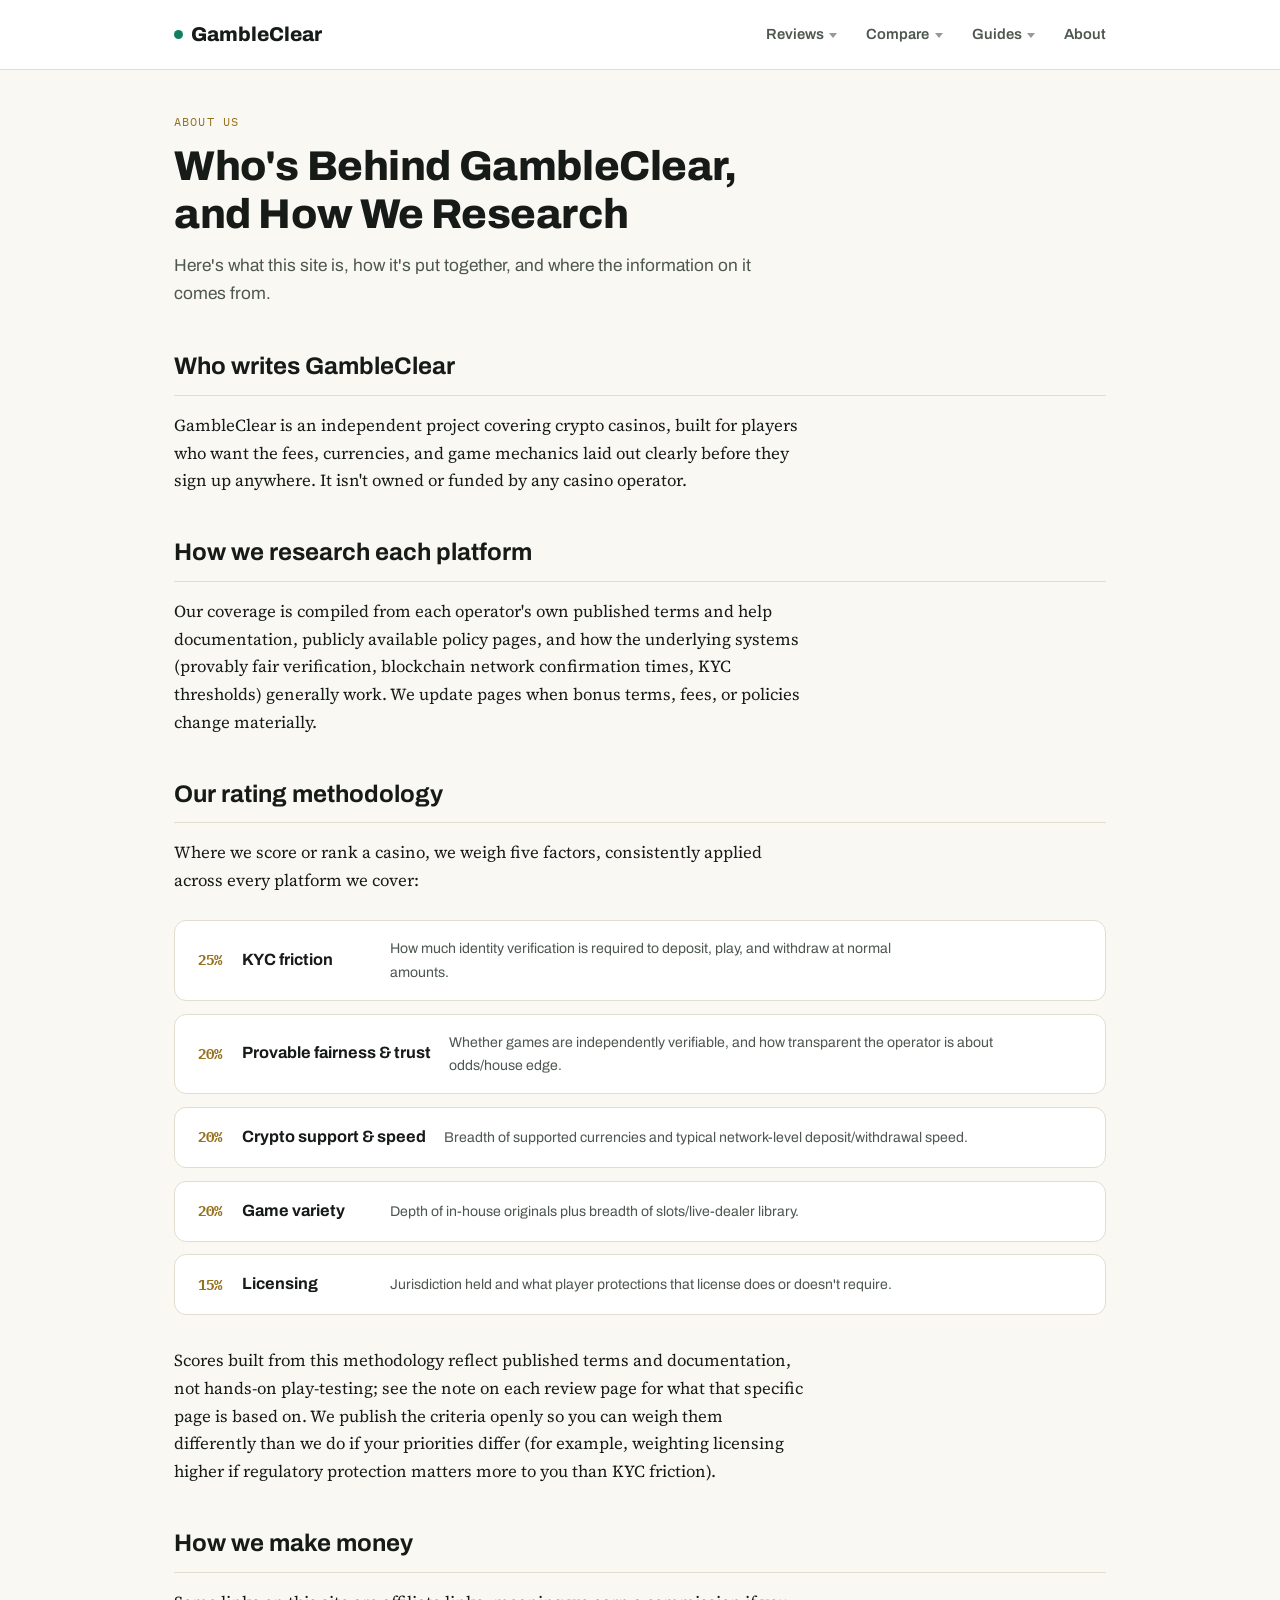
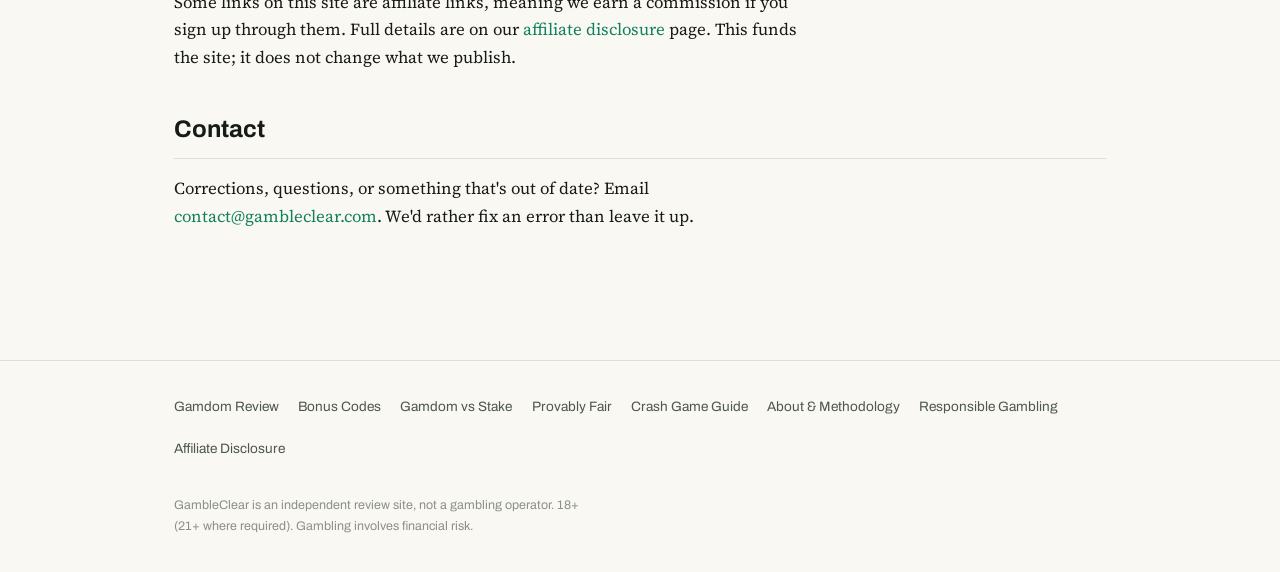
==== commit 41f9a8d3: "Add Gamdom Crash game guide (mechanics, cash-out, provably fair verification); remove redundant top " ====
--- a/about.html
+++ b/about.html
@@ -28,7 +28,6 @@
 <link rel="icon" type="image/png" sizes="192x192" href="assets/icons/icon-192.png">
 </head>
 <body>
-<div class="age-strip">18+ / 21+ ONLY. GAMBLING INVOLVES RISK. SEE OUR <a href="responsible-gambling.html">RESPONSIBLE GAMBLING GUIDE</a>.</div>
 <header class="site">
   <div class="bar">
     <a class="brand" href="index.html"><span class="dot"></span>GambleClear</a>
@@ -60,6 +59,7 @@
             <span class="navgroup-title">Guides</span>
             <a href="crypto-deposit-withdrawal-guide.html">Deposits &amp; Withdrawals</a>
             <a href="provably-fair-explained.html">Provably Fair</a>
+            <a href="gamdom-crash-game-guide.html">Crash Game Guide</a>
           </div>
         </div>
       </div>
@@ -129,6 +129,7 @@
       <a href="gamdom-bonus-codes.html">Bonus Codes</a>
       <a href="gamdom-vs-stake.html">Gamdom vs Stake</a>
       <a href="provably-fair-explained.html">Provably Fair</a>
+      <a href="gamdom-crash-game-guide.html">Crash Game Guide</a>
       <a href="about.html">About &amp; Methodology</a>
       <a href="responsible-gambling.html">Responsible Gambling</a>
       <a href="affiliate-disclosure.html">Affiliate Disclosure</a>
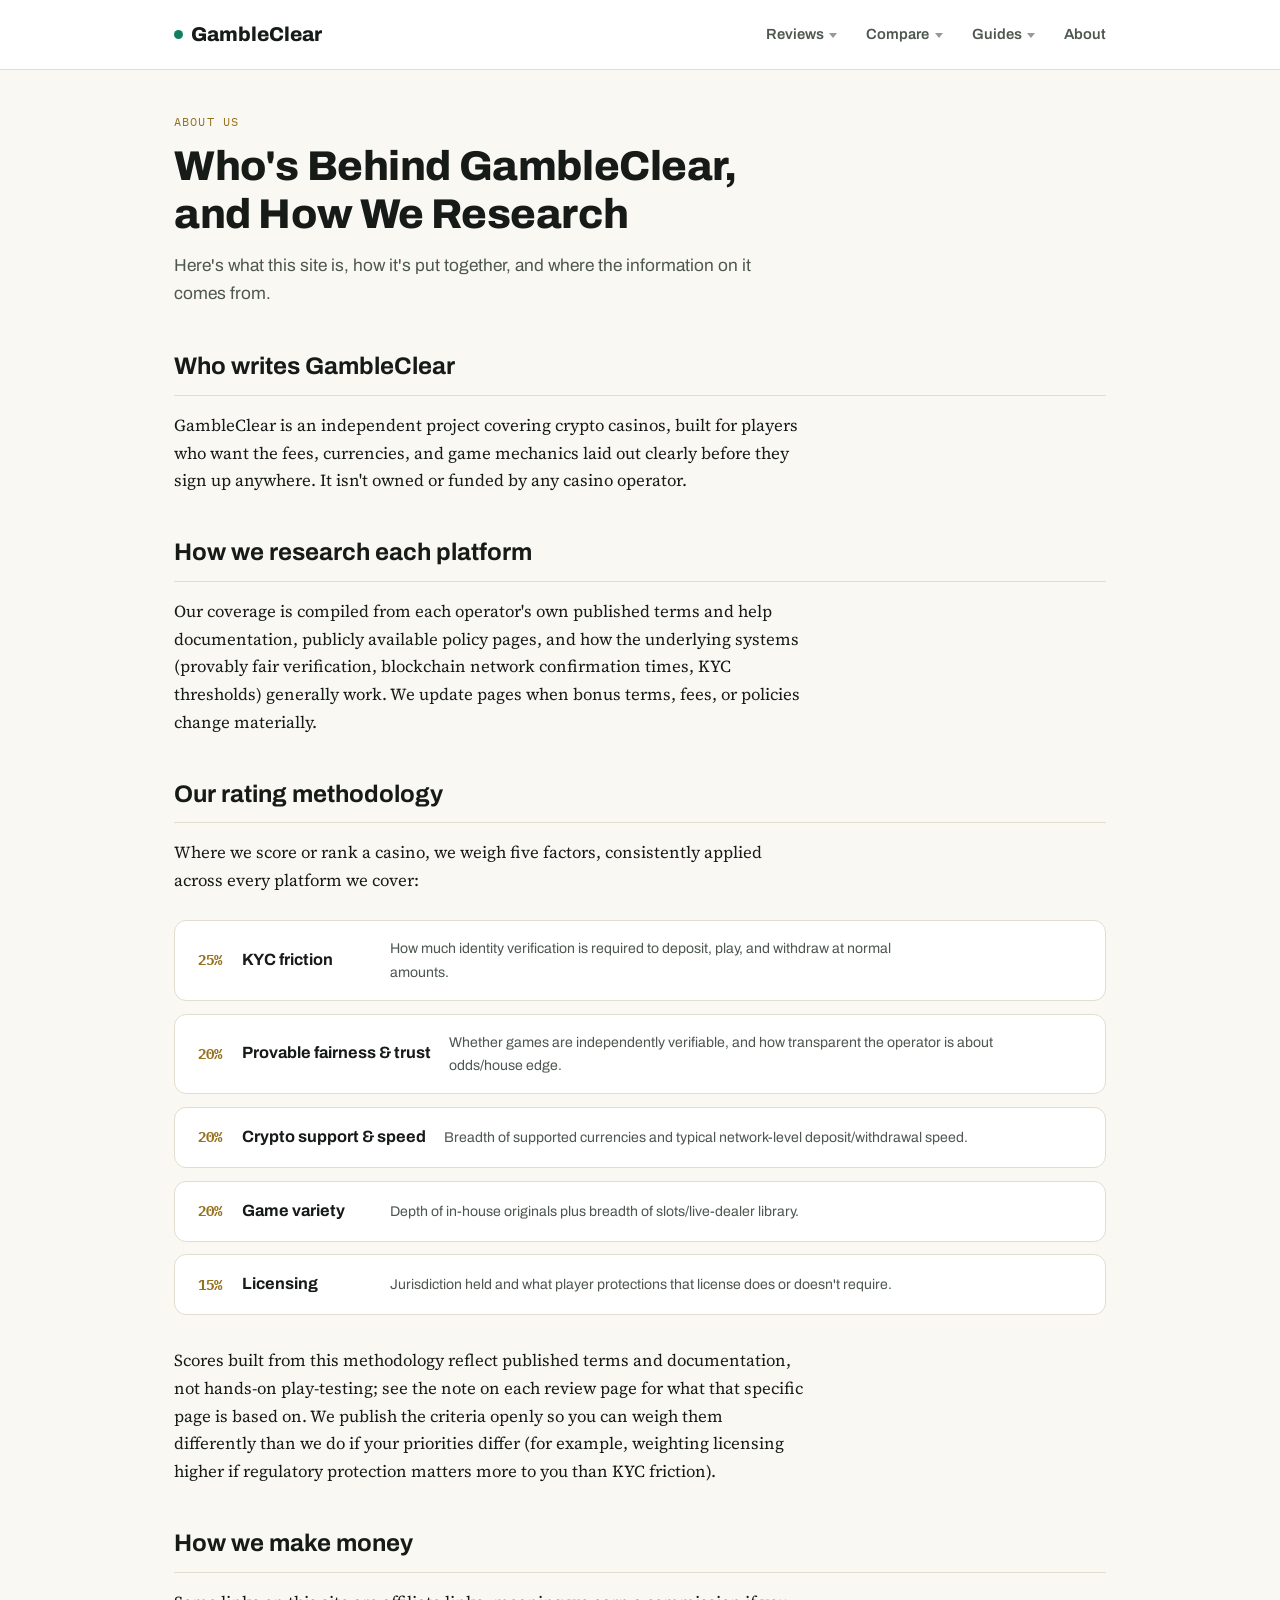
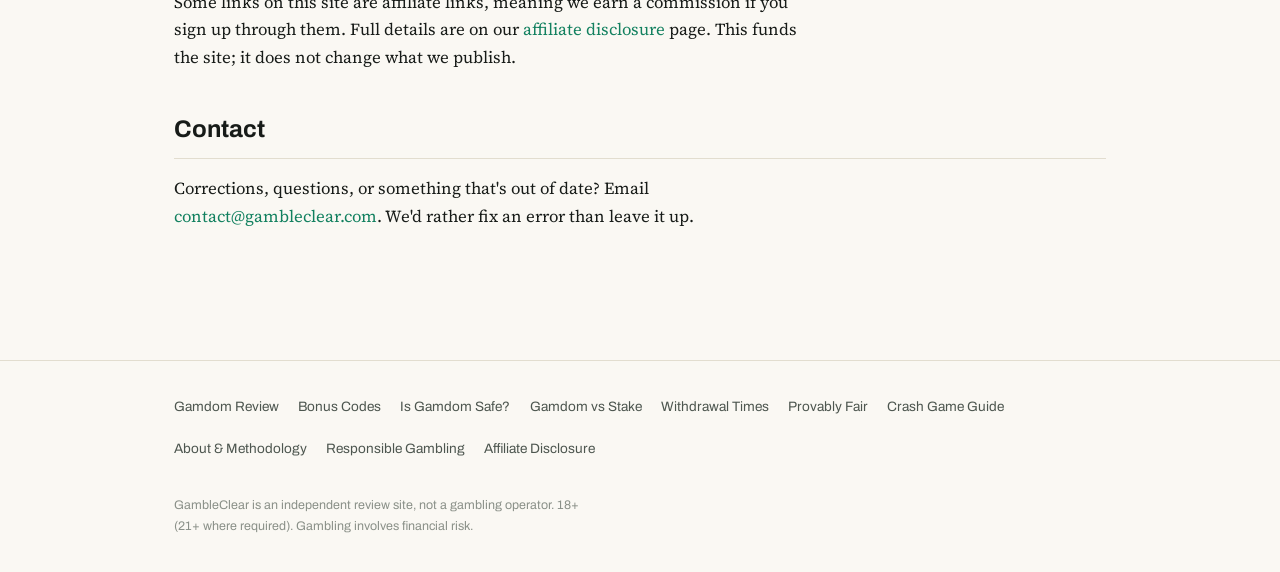
==== commit 03277991: "Add gamdom-safe-legit trust page, wire nav/footer/sitemap, fix regressed homepage hero copy" ====
--- a/about.html
+++ b/about.html
@@ -39,6 +39,7 @@
             <span class="navgroup-title">Reviews</span>
             <a href="gamdom-review.html">Gamdom Review</a>
             <a href="gamdom-bonus-codes.html">Bonus Codes</a>
+            <a href="gamdom-safe-legit.html">Is Gamdom Safe?</a>
           </div>
         </div>
       </div>
@@ -58,6 +59,7 @@
           <div class="navgroup-panel-inner">
             <span class="navgroup-title">Guides</span>
             <a href="crypto-deposit-withdrawal-guide.html">Deposits &amp; Withdrawals</a>
+            <a href="gamdom-withdrawal-times.html">Withdrawal Times</a>
             <a href="provably-fair-explained.html">Provably Fair</a>
             <a href="gamdom-crash-game-guide.html">Crash Game Guide</a>
           </div>
@@ -127,7 +129,9 @@
     <nav>
       <a href="gamdom-review.html">Gamdom Review</a>
       <a href="gamdom-bonus-codes.html">Bonus Codes</a>
+      <a href="gamdom-safe-legit.html">Is Gamdom Safe?</a>
       <a href="gamdom-vs-stake.html">Gamdom vs Stake</a>
+      <a href="gamdom-withdrawal-times.html">Withdrawal Times</a>
       <a href="provably-fair-explained.html">Provably Fair</a>
       <a href="gamdom-crash-game-guide.html">Crash Game Guide</a>
       <a href="about.html">About &amp; Methodology</a>
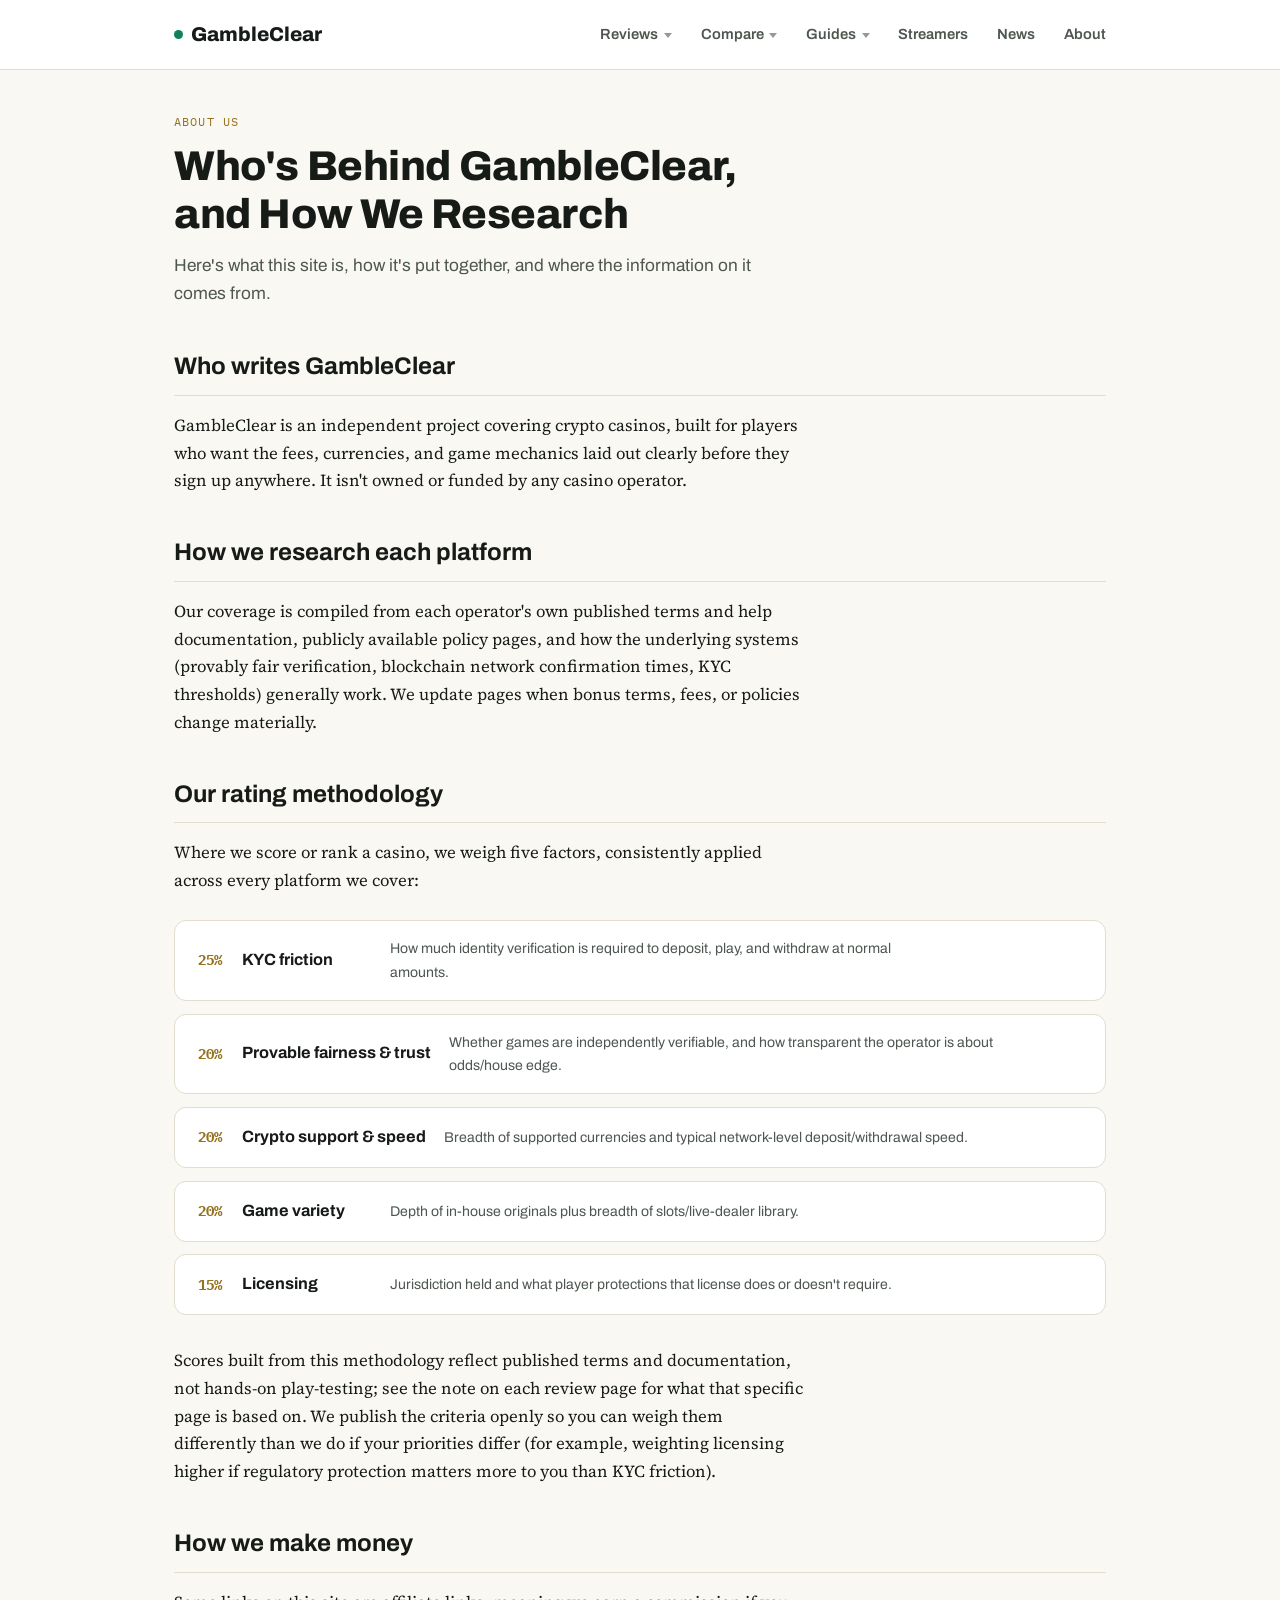
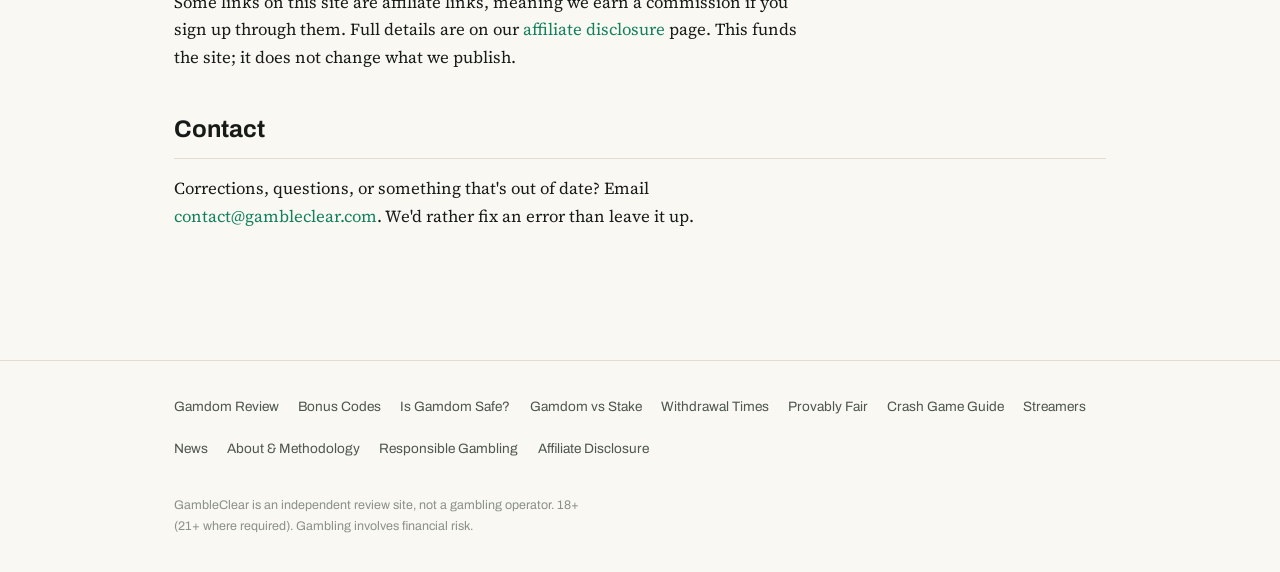
==== commit b1837b3e: "Add streamers and news pages; wire into nav/footer/sitemap site-wide" ====
--- a/about.html
+++ b/about.html
@@ -20,7 +20,7 @@
 <meta name="twitter:description" content="Who runs GambleClear, why we cover crypto casinos, and exactly how we research each one before publishing.">
 <meta name="twitter:image" content="https://gambleclear.com/assets/og/gambleclear-og.png">
 
-<link rel="stylesheet" href="assets/style.css?v=3">
+<link rel="stylesheet" href="assets/style.css?v=4">
 <link rel="icon" href="assets/icons/favicon.ico" sizes="any">
 <link rel="icon" type="image/png" sizes="32x32" href="assets/icons/icon-32.png">
 <link rel="icon" type="image/png" sizes="16x16" href="assets/icons/icon-16.png">
@@ -65,6 +65,8 @@
           </div>
         </div>
       </div>
+      <a href="crypto-casino-streamers.html">Streamers</a>
+      <a href="news.html">News</a>
       <a href="about.html">About</a>
     </nav>
     <button type="button" class="nav-toggle" id="navToggle" aria-expanded="false" aria-controls="mainnav" aria-label="Menu">
@@ -134,6 +136,8 @@
       <a href="gamdom-withdrawal-times.html">Withdrawal Times</a>
       <a href="provably-fair-explained.html">Provably Fair</a>
       <a href="gamdom-crash-game-guide.html">Crash Game Guide</a>
+      <a href="crypto-casino-streamers.html">Streamers</a>
+      <a href="news.html">News</a>
       <a href="about.html">About &amp; Methodology</a>
       <a href="responsible-gambling.html">Responsible Gambling</a>
       <a href="affiliate-disclosure.html">Affiliate Disclosure</a>
@@ -141,6 +145,6 @@
     <p>GambleClear is an independent review site, not a gambling operator. 18+ (21+ where required). Gambling involves financial risk.</p>
   </div>
 </footer>
-<script src="assets/nav.js?v=3"></script>
+<script src="assets/nav.js?v=4"></script>
 </body>
 </html>
--- a/assets/style.css
+++ b/assets/style.css
@@ -101,6 +101,12 @@
 .callout .lbl{ font-family:var(--mono); font-size:0.7rem; text-transform:uppercase; letter-spacing:0.08em; color:var(--ink); display:block; margin-bottom:0.4rem; }
 .callout.todo{ border-left-color:var(--gold); }
 .callout.warn{ border-left-color:var(--red); }
+
+.news-list{ margin:1.6rem 0; }
+.news-item{ border:1px solid var(--line); border-radius:8px; background:var(--card); padding:1.1rem 1.3rem; margin-bottom:1rem; }
+.news-item h2{ font-family:var(--sans); font-size:1.1rem; margin:0.3rem 0 0.5rem 0; }
+.news-item p{ margin:0; font-size:0.98rem; }
+.news-date{ font-family:var(--mono); font-size:0.75rem; text-transform:uppercase; letter-spacing:0.06em; color:var(--teal); }
 
 .table-wrap{ overflow-x:auto; border:1px solid var(--line); border-radius:10px; margin:1.6rem 0; }
 table{ width:100%; border-collapse:collapse; font-size:0.92rem; }
